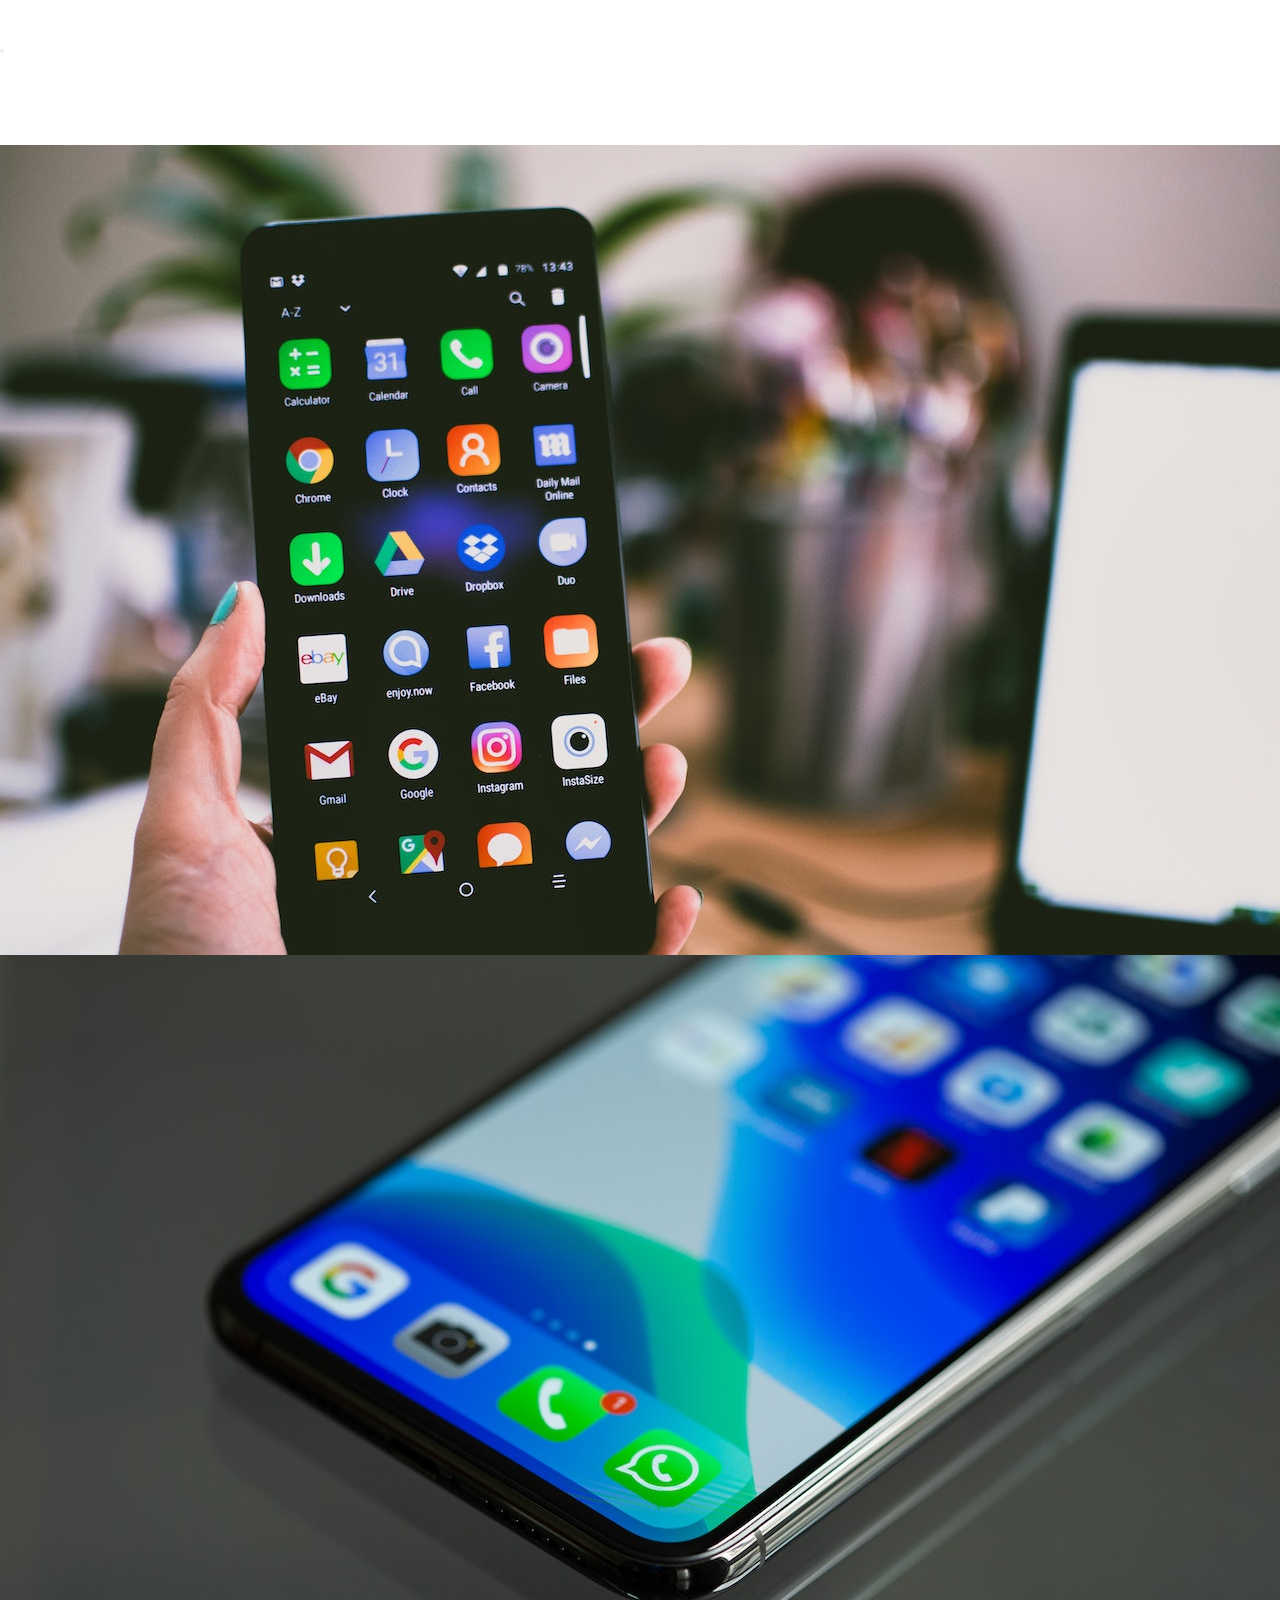
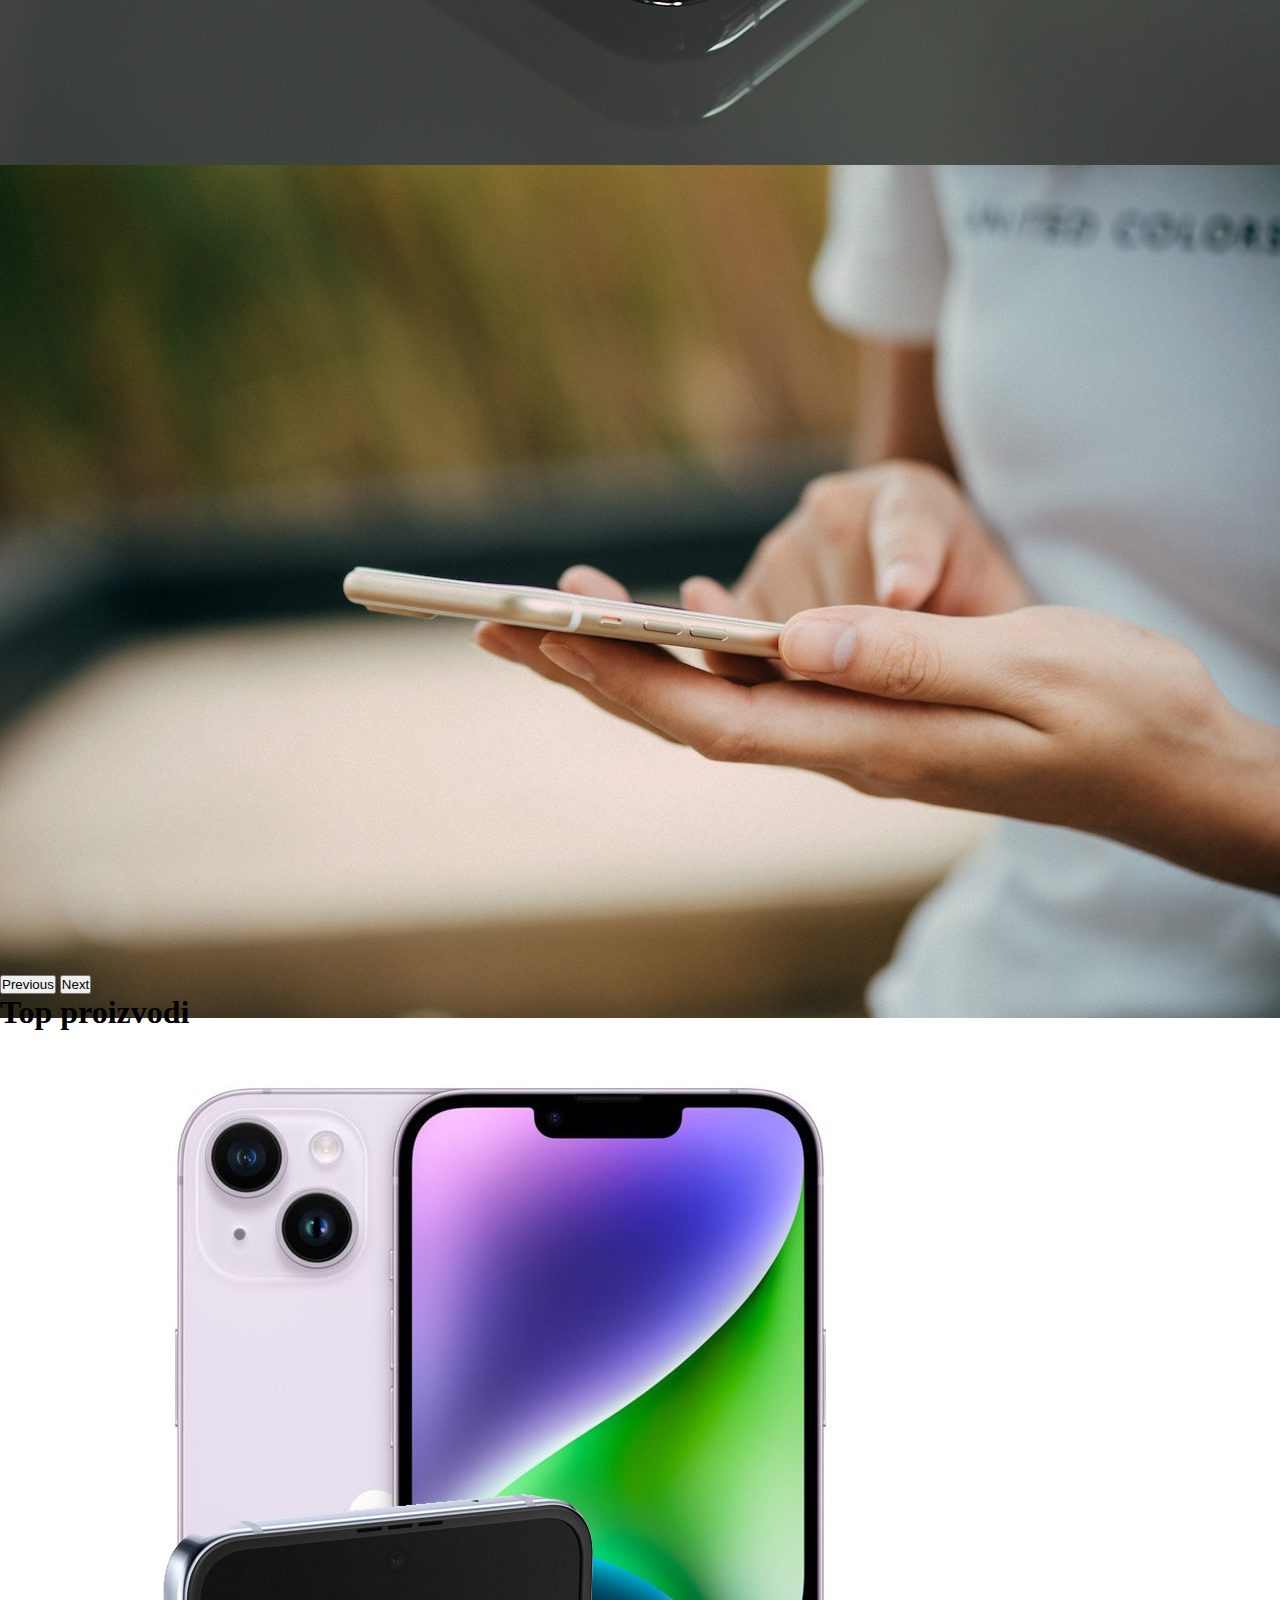
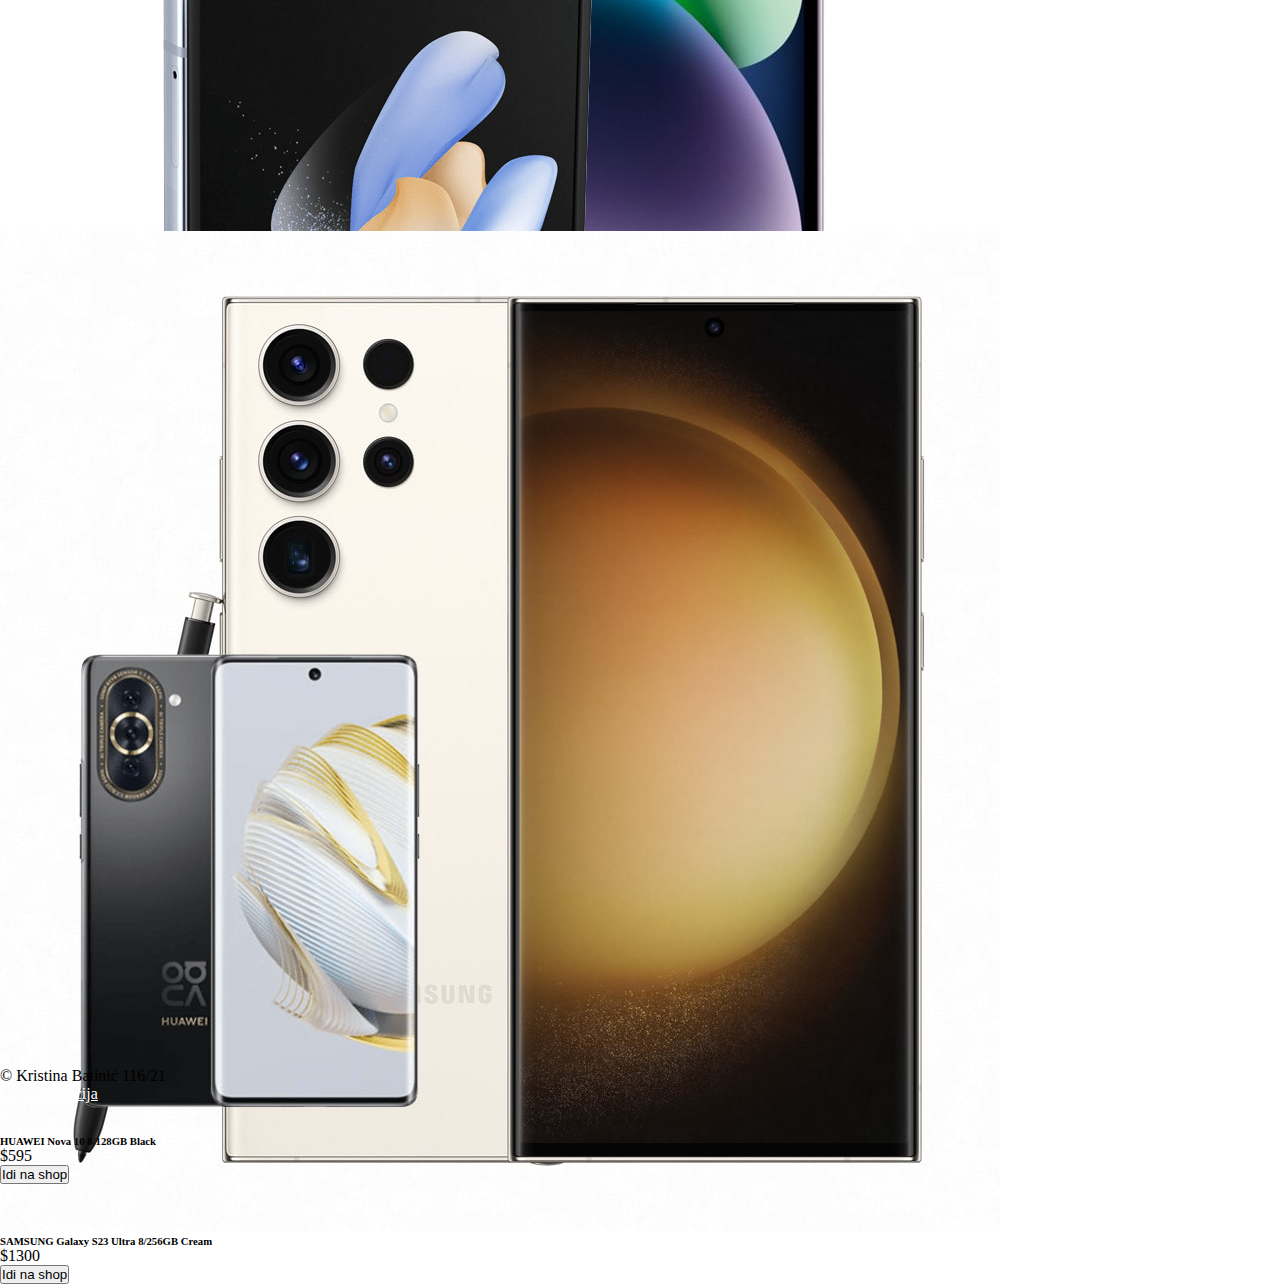
==== index.html @ 41e2c91f "Add files via upload" ====
<!DOCTYPE html>
<html lang="en">
<head>
 <meta charset="UTF-8">
 <meta http-equiv="X-UA-Compatible" content="IE=edge">
 <meta name="viewport" content="width=device-width, initial-scale=1.0">
 <link rel="icon" type="image/x-icon" href="assets/img/favicon.png"/>
 <link href="https://cdn.jsdelivr.net/npm/bootstrap@5.3.0-alpha2/dist/css/bootstrap.min.css" rel="stylesheet" integrity="sha384-aFq/bzH65dt+w6FI2ooMVUpc+21e0SRygnTpmBvdBgSdnuTN7QbdgL+OapgHtvPp" crossorigin="anonymous">
 <link rel ="stylesheet" href="assets/css/style.css"/>
 <title>MobileShop</title>
</head>
<body>
 <!-- Navigation -->

 <nav class="navbar navbar-expand-lg fixed-top">
  <div class="container">
    <a class="navbar-brand" href="index.html"><h1 class="h3">MobileShop</h1></a>
    <button class="navbar-toggler" type="button" data-toggle="collapse" data-target="#navbarResponsive" aria-controls="navbarResponsive" aria-expanded="false" aria-label="Toggle navigation">
      <span class="navbar-toggler-icon"></span>
    </button>
    <div class="collapse navbar-collapse d-flex justify-content-end" id="navbarResponsive">
      <ul class="navbar-nav ml-auto" id="meni">
      </ul>
    </div>
  </div>
</nav>

<!-- End of navigation -->

<!--Slider-->

<div id="carouselExampleControlsNoTouching" class="carousel slide" data-bs-touch="false">
 <div class="carousel-inner">
   <div class="carousel-item active">
     <img src="assets/img/slider1.jpg" class="d-block w-100" alt="...">
   </div>
   <div class="carousel-item">
     <img src="assets/img/slider2.jpg" class="d-block w-100" alt="...">
   </div>
   <div class="carousel-item">
     <img src="assets/img/slider3.jpg" class="d-block w-100" alt="...">
   </div>
 </div>
 <button class="carousel-control-prev" type="button" data-bs-target="#carouselExampleControlsNoTouching" data-bs-slide="prev">
   <span class="carousel-control-prev-icon" aria-hidden="true"></span>
   <span class="visually-hidden">Previous</span>
 </button>
 <button class="carousel-control-next" type="button" data-bs-target="#carouselExampleControlsNoTouching" data-bs-slide="next">
   <span class="carousel-control-next-icon" aria-hidden="true"></span>
   <span class="visually-hidden">Next</span>
 </button>
</div>

 <!--End slider-->

 <!--Top product start-->
 <div class="container mt-3">
  <h1 class="h1 text-center py-3">Top proizvodi</h1>
  <div class="row mt-5" id="topProizvodi">

  </div>
 </div>

 <!--Top product end-->

 <!--Footer start-->
 <br/><br>
 <div class="container-fluid bg-black text-light py-4">
  <div class="container">
      <div class="row g-5">
          <div class="col-md-6 text-center text-md-start">
              <p class="mb-md-0">&copy; Kristina Batinić 116/21</p>
          </div>
          <div class="col-md-6 text-center text-md-end">
              <a href="dokumentacija.pdf">Dokumentacija</a>
          </div>
      </div>
  </div>
</div>
 <!--Footer end-->
 <script src="https://ajax.googleapis.com/ajax/libs/jquery/3.6.3/jquery.min.js"></script>
 <script src="https://cdn.jsdelivr.net/npm/bootstrap@5.3.0-alpha2/dist/js/bootstrap.bundle.min.js" integrity="sha384-qKXV1j0HvMUeCBQ+QVp7JcfGl760yU08IQ+GpUo5hlbpg51QRiuqHAJz8+BrxE/N" crossorigin="anonymous"></script>
 <script src="assets/js/main.js" type="text/javascript"></script>
</body>
</html>
---- assets/css/style.css ----
*{
 margin: 0;
 padding: 0;
 }
 .carousel-item{
 height: 90vh !important;
 }
 .carousel-item img{
 object-position: center !important;
 }
 /* .dark-navy{
 background-color: --bs-body-color !important;
 } */
 a{
 color: #fff !important;
 }
 .w-100{
 width: 100% !important;
 }
 .card{
 height: 400px !important;
 }
 #sortingPanel{
 margin-top: 100px !important;
 }
 #cart{
 margin-top: 70px !important;
 }
 .team-members{
 margin-top: 70px !important
 }
 #contact-form{
 margin-top: 80px !important
 }
 .gre{
 border: 1px solid #ff0000 !important
 }
 .uspesno{
  border: 1px solid #00FF00 !important;
  }
  .greska{
  font-size: 12px !important;
  color: #ff0000 !important;
  }

  #korpa-form{
  margin-top: 100px !important;
  }
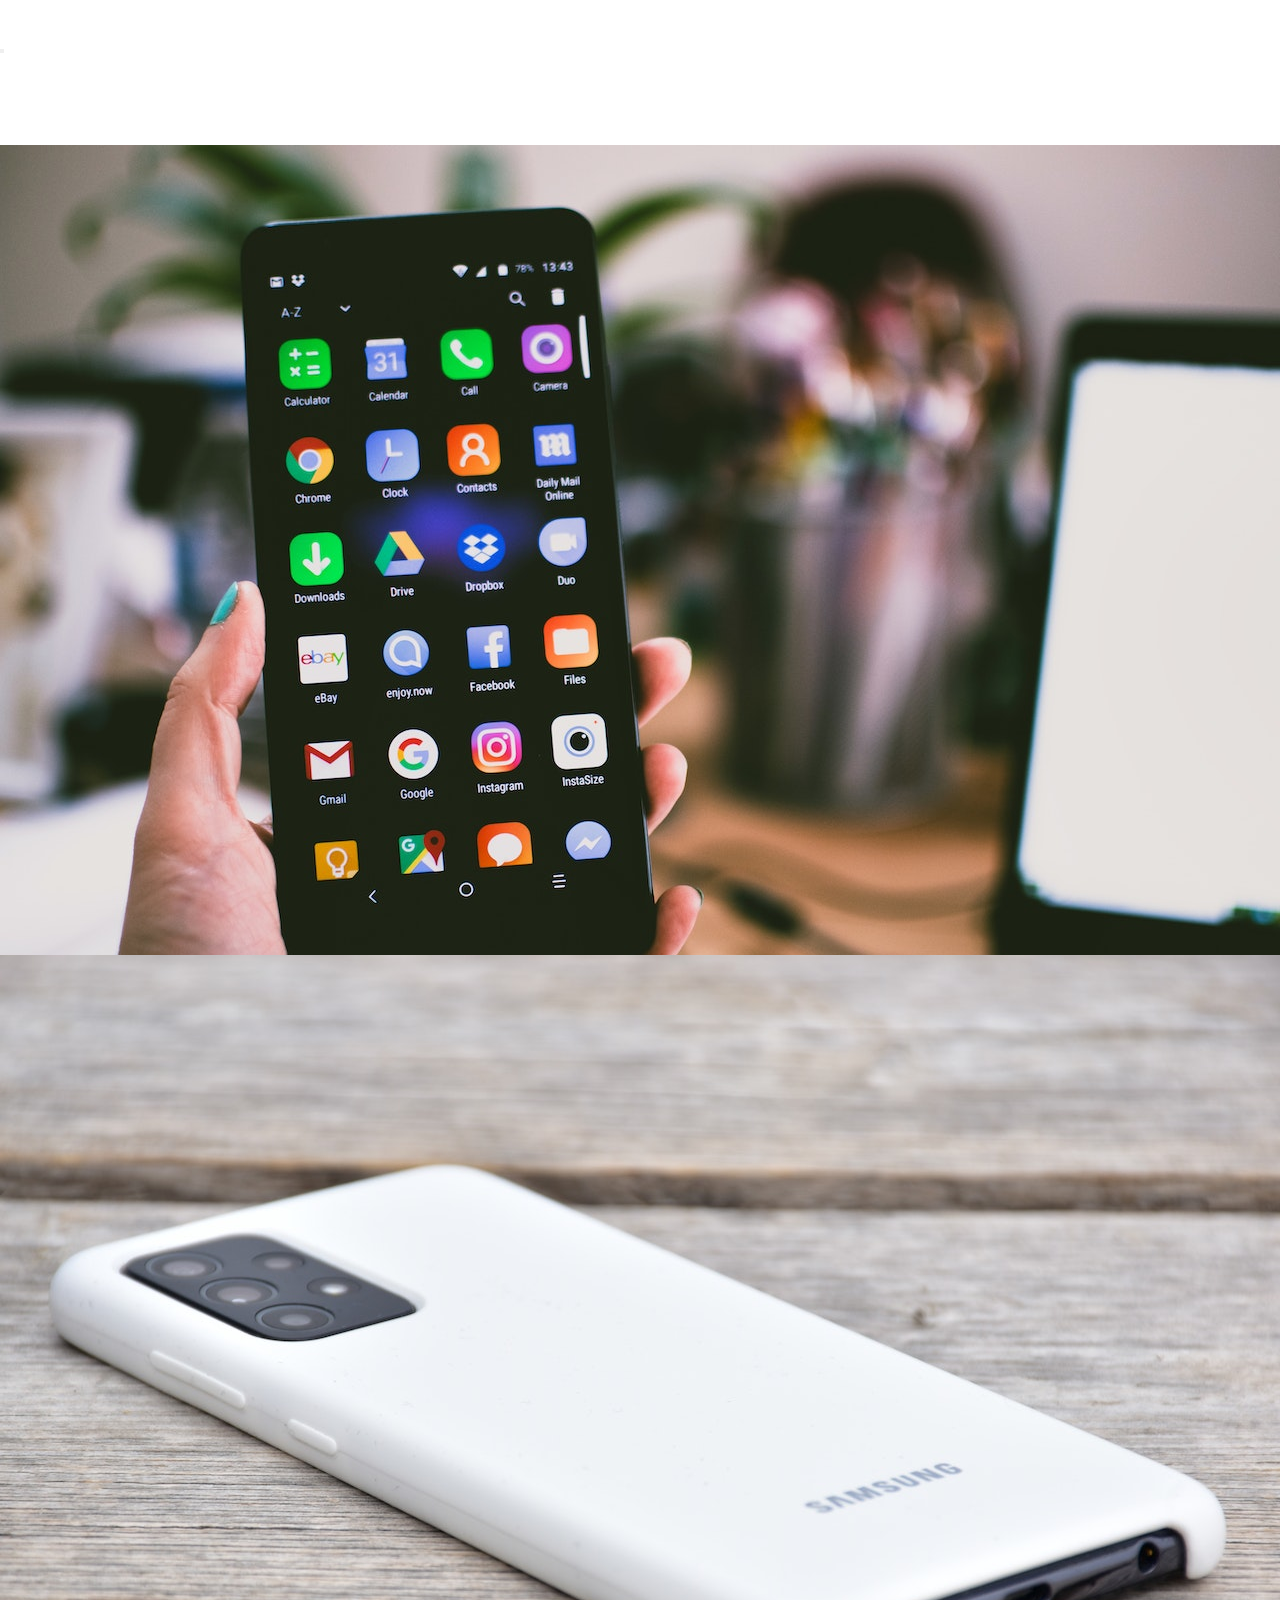
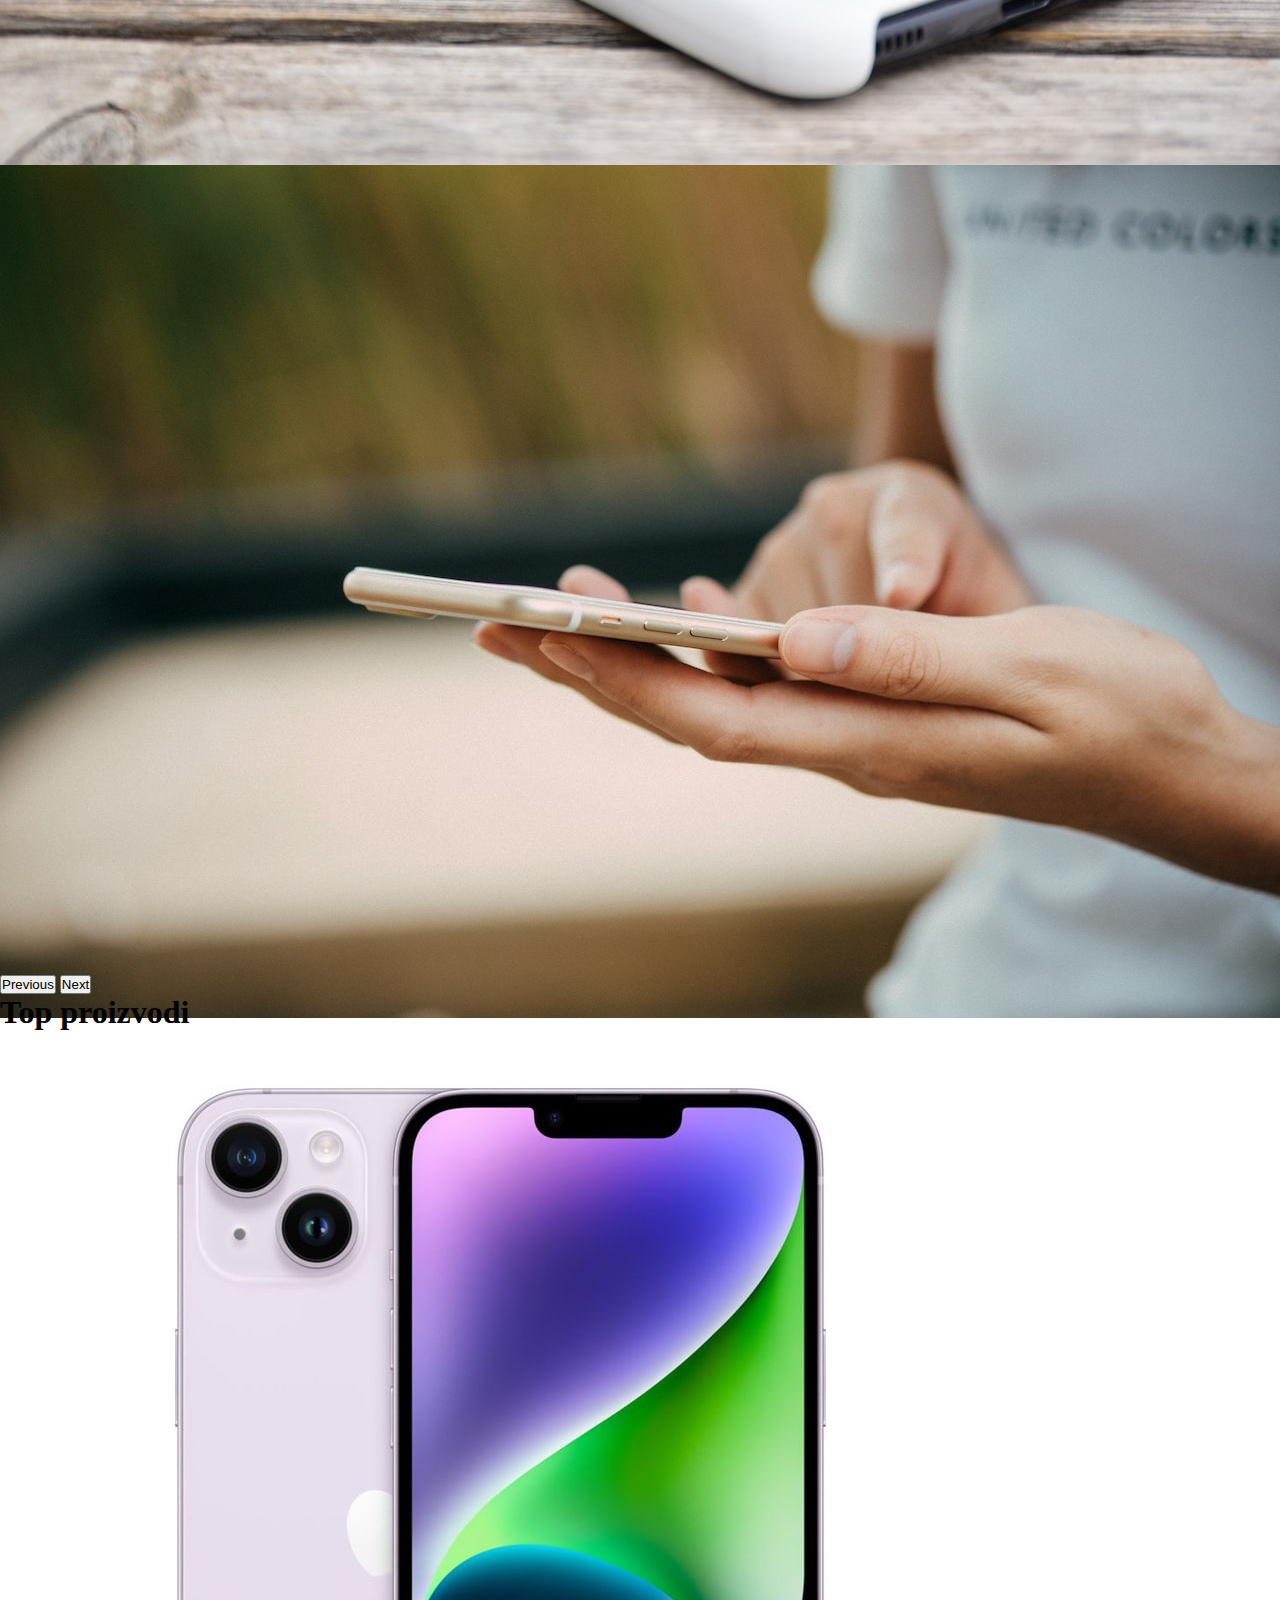
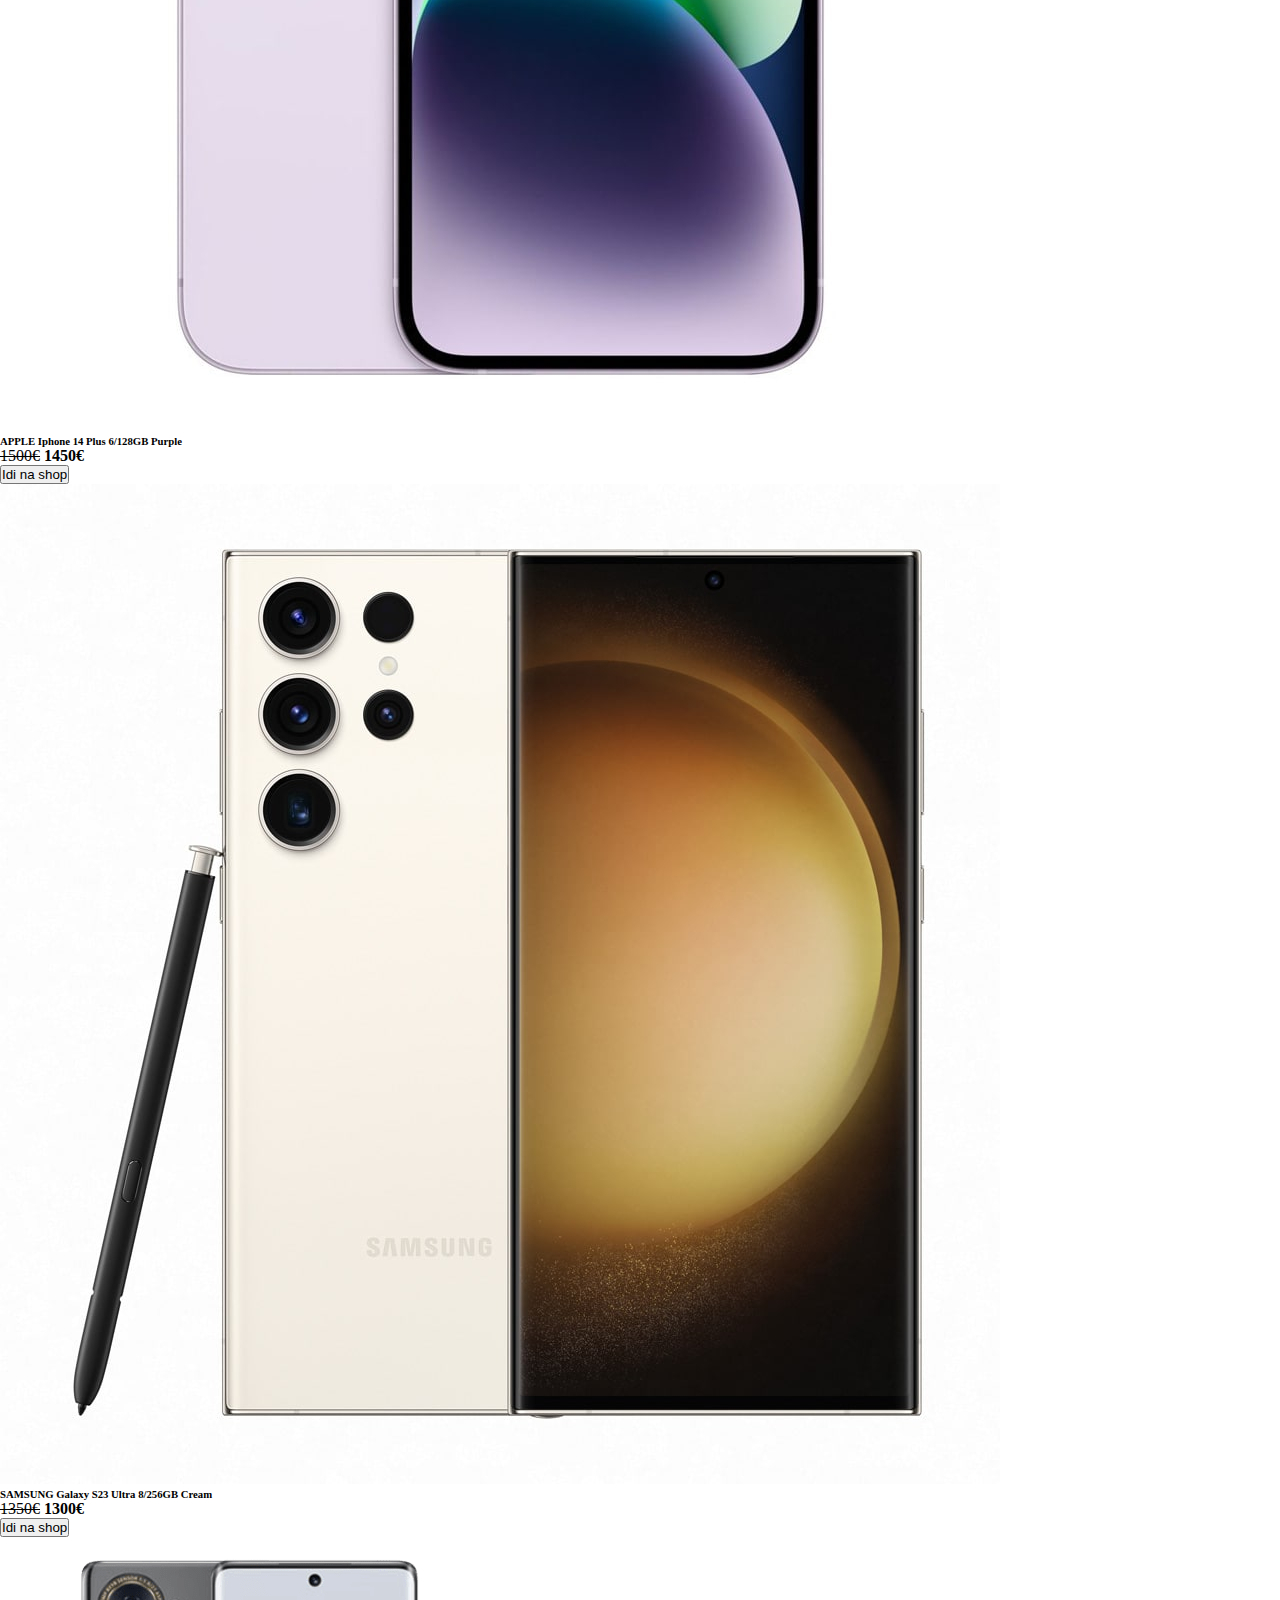
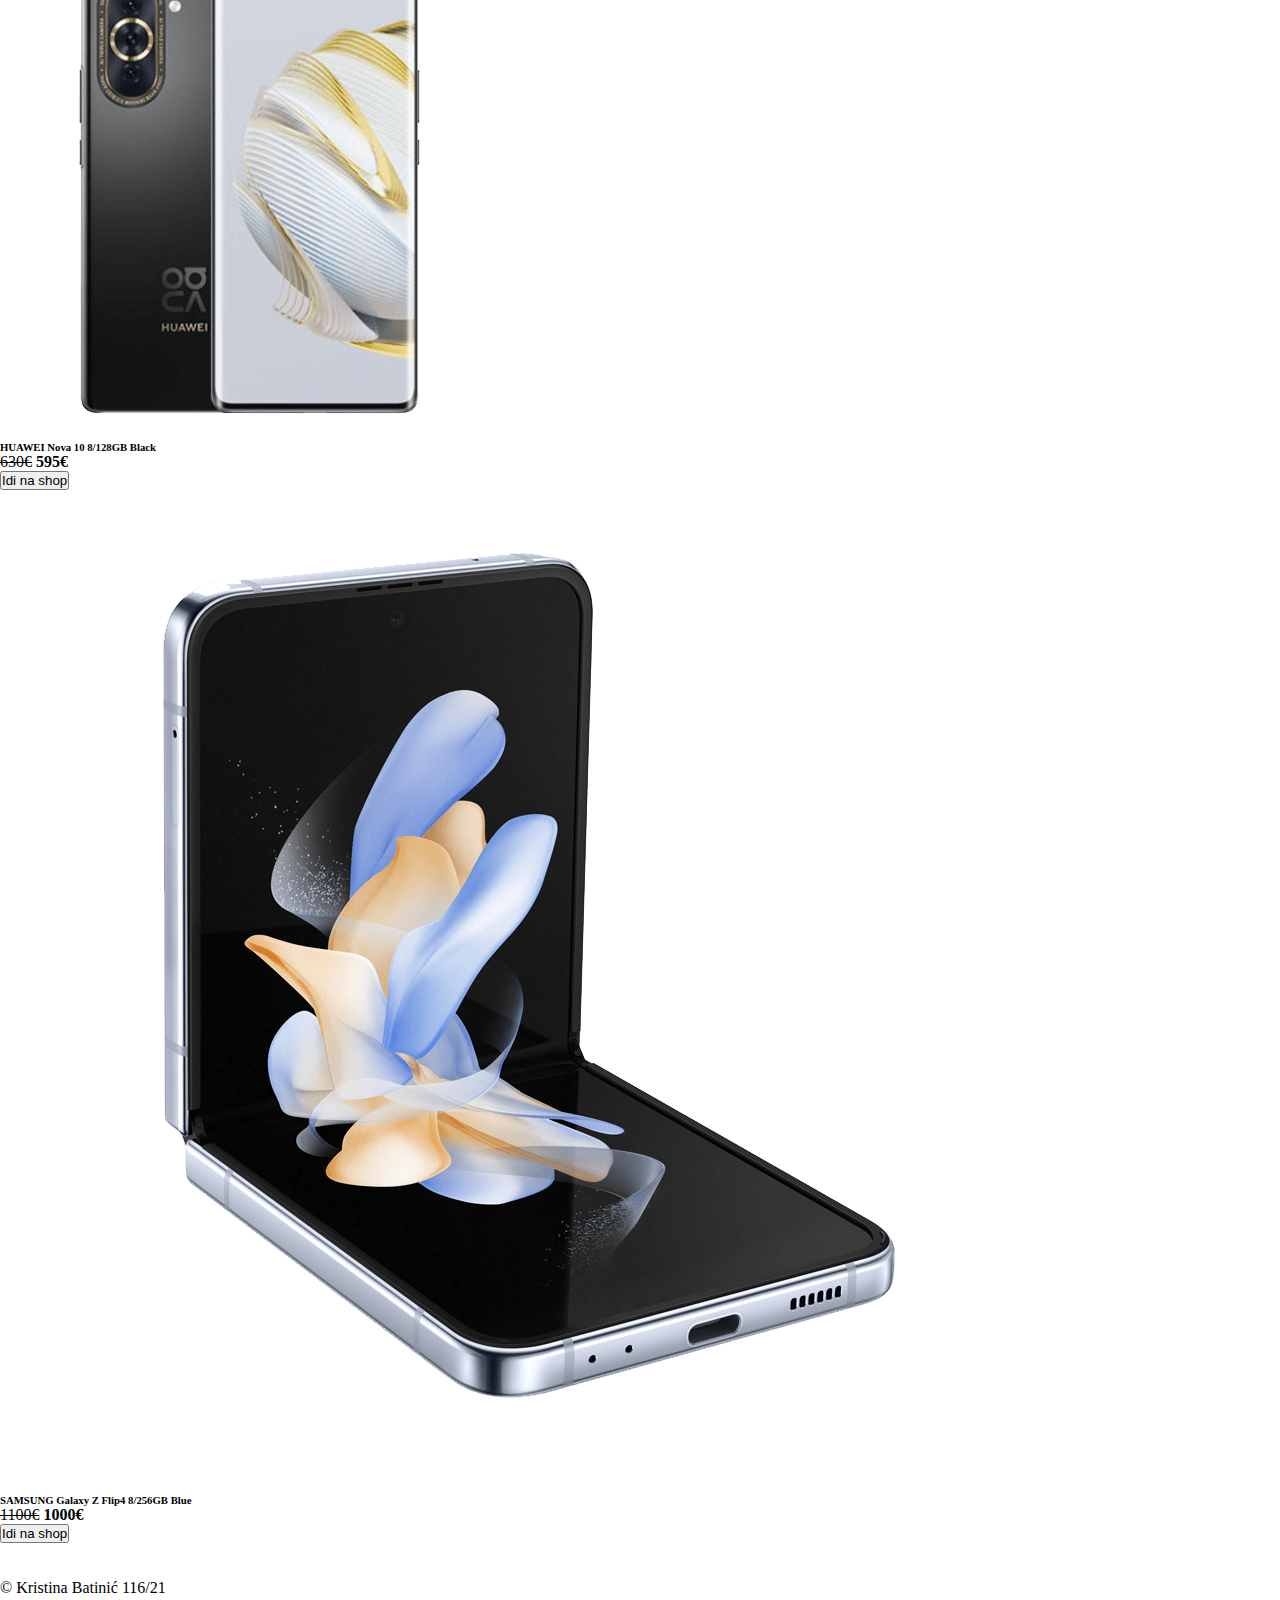
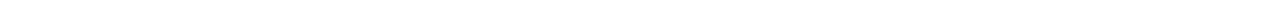
==== commit c5fd208f: "new" ====
--- a/index.html
+++ b/index.html
@@ -4,6 +4,9 @@
  <meta charset="UTF-8">
  <meta http-equiv="X-UA-Compatible" content="IE=edge">
  <meta name="viewport" content="width=device-width, initial-scale=1.0">
+ <meta name="author" content="mailto:kristina.batinic.116.21@ict.edu.rs"/>
+ <meta name="keywords" content="mobile phone"/>
+ <meta name="copyright" content="MobileShop Kristina Batinic"/>
  <link rel="icon" type="image/x-icon" href="assets/img/favicon.png"/>
  <link href="https://cdn.jsdelivr.net/npm/bootstrap@5.3.0-alpha2/dist/css/bootstrap.min.css" rel="stylesheet" integrity="sha384-aFq/bzH65dt+w6FI2ooMVUpc+21e0SRygnTpmBvdBgSdnuTN7QbdgL+OapgHtvPp" crossorigin="anonymous">
  <link rel ="stylesheet" href="assets/css/style.css"/>
@@ -12,18 +15,25 @@
 <body>
  <!-- Navigation -->
 
- <nav class="navbar navbar-expand-lg fixed-top">
-  <div class="container">
-    <a class="navbar-brand" href="index.html"><h1 class="h3">MobileShop</h1></a>
-    <button class="navbar-toggler" type="button" data-toggle="collapse" data-target="#navbarResponsive" aria-controls="navbarResponsive" aria-expanded="false" aria-label="Toggle navigation">
-      <span class="navbar-toggler-icon"></span>
-    </button>
-    <div class="collapse navbar-collapse d-flex justify-content-end" id="navbarResponsive">
-      <ul class="navbar-nav ml-auto" id="meni">
-      </ul>
+<header id="header" class="d-flex align-items-center header-transparent bg-black">
+  <div class="container-fluid">
+    <div class="row">
+     <nav class="navbar navbar-expand-lg navbar-light pt-0 pb-0">
+       <div class="container-fluid">
+         <h1><a class="navbar-brand" href="index.html">MobileShop</a></h1>
+         <button class="navbar-toggler" type="button" data-bs-toggle="collapse" data-bs-target="#navbarNavDropdown" aria-controls="navbarNavDropdown" aria-expanded="false" aria-label="Toggle navigation">
+           <span class="navbar-toggler-icon"></span>
+         </button>
+         <div class="collapse navbar-collapse justify-content-end" id="navbarNavDropdown">
+           <ul class="navbar-nav" id="meni">
+             
+           </ul>
+         </div>
+       </div>
+     </nav>
     </div>
   </div>
-</nav>
+</header>
 
 <!-- End of navigation -->
 
@@ -32,13 +42,13 @@
 <div id="carouselExampleControlsNoTouching" class="carousel slide" data-bs-touch="false">
  <div class="carousel-inner">
    <div class="carousel-item active">
-     <img src="assets/img/slider1.jpg" class="d-block w-100" alt="...">
+     <img src="assets/img/slider1.jpg" class="d-block w-100" alt="slika 1">
    </div>
    <div class="carousel-item">
-     <img src="assets/img/slider2.jpg" class="d-block w-100" alt="...">
+     <img src="assets/img/slider33.jpg" class="d-block w-100" alt="slika 2">
    </div>
    <div class="carousel-item">
-     <img src="assets/img/slider3.jpg" class="d-block w-100" alt="...">
+     <img src="assets/img/slider3.jpg" class="d-block w-100" alt="slika 3">
    </div>
  </div>
  <button class="carousel-control-prev" type="button" data-bs-target="#carouselExampleControlsNoTouching" data-bs-slide="prev">
--- a/assets/css/style.css
+++ b/assets/css/style.css
@@ -2,48 +2,46 @@
  margin: 0;
  padding: 0;
  }
- .carousel-item{
+.carousel-item{
  height: 90vh !important;
- }
- .carousel-item img{
- object-position: center !important;
- }
- /* .dark-navy{
- background-color: --bs-body-color !important;
- } */
- a{
+}
+.carousel-item img{
+ background-position: center !important;
+}
+a{
  color: #fff !important;
- }
- .w-100{
+}
+.w-100{
  width: 100% !important;
- }
- .card{
- height: 400px !important;
- }
- #sortingPanel{
+}
+
+#sortiranje{
  margin-top: 100px !important;
- }
- #cart{
+}
+#cart{
  margin-top: 70px !important;
- }
- .team-members{
- margin-top: 70px !important
- }
- #contact-form{
- margin-top: 80px !important
- }
- .gre{
- border: 1px solid #ff0000 !important
- }
- .uspesno{
-  border: 1px solid #00FF00 !important;
-  }
-  .greska{
-  font-size: 12px !important;
-  color: #ff0000 !important;
-  }
+}
 
-  #korpa-form{
-  margin-top: 100px !important;
-  }
+
+.greska{
+ color: #ff0000;
+}
+.prikaziGresku{
+ display: block;
+}
+.sakrijGresku{
+ display: none;
+}
+.uspesno{
+ color: #000;
+ padding-top: 10px;
+}
+.sakrijUspesno{
+ display: none;
+}
+
+#korpa-form{
+ margin-top: 100px !important;
+}
+
   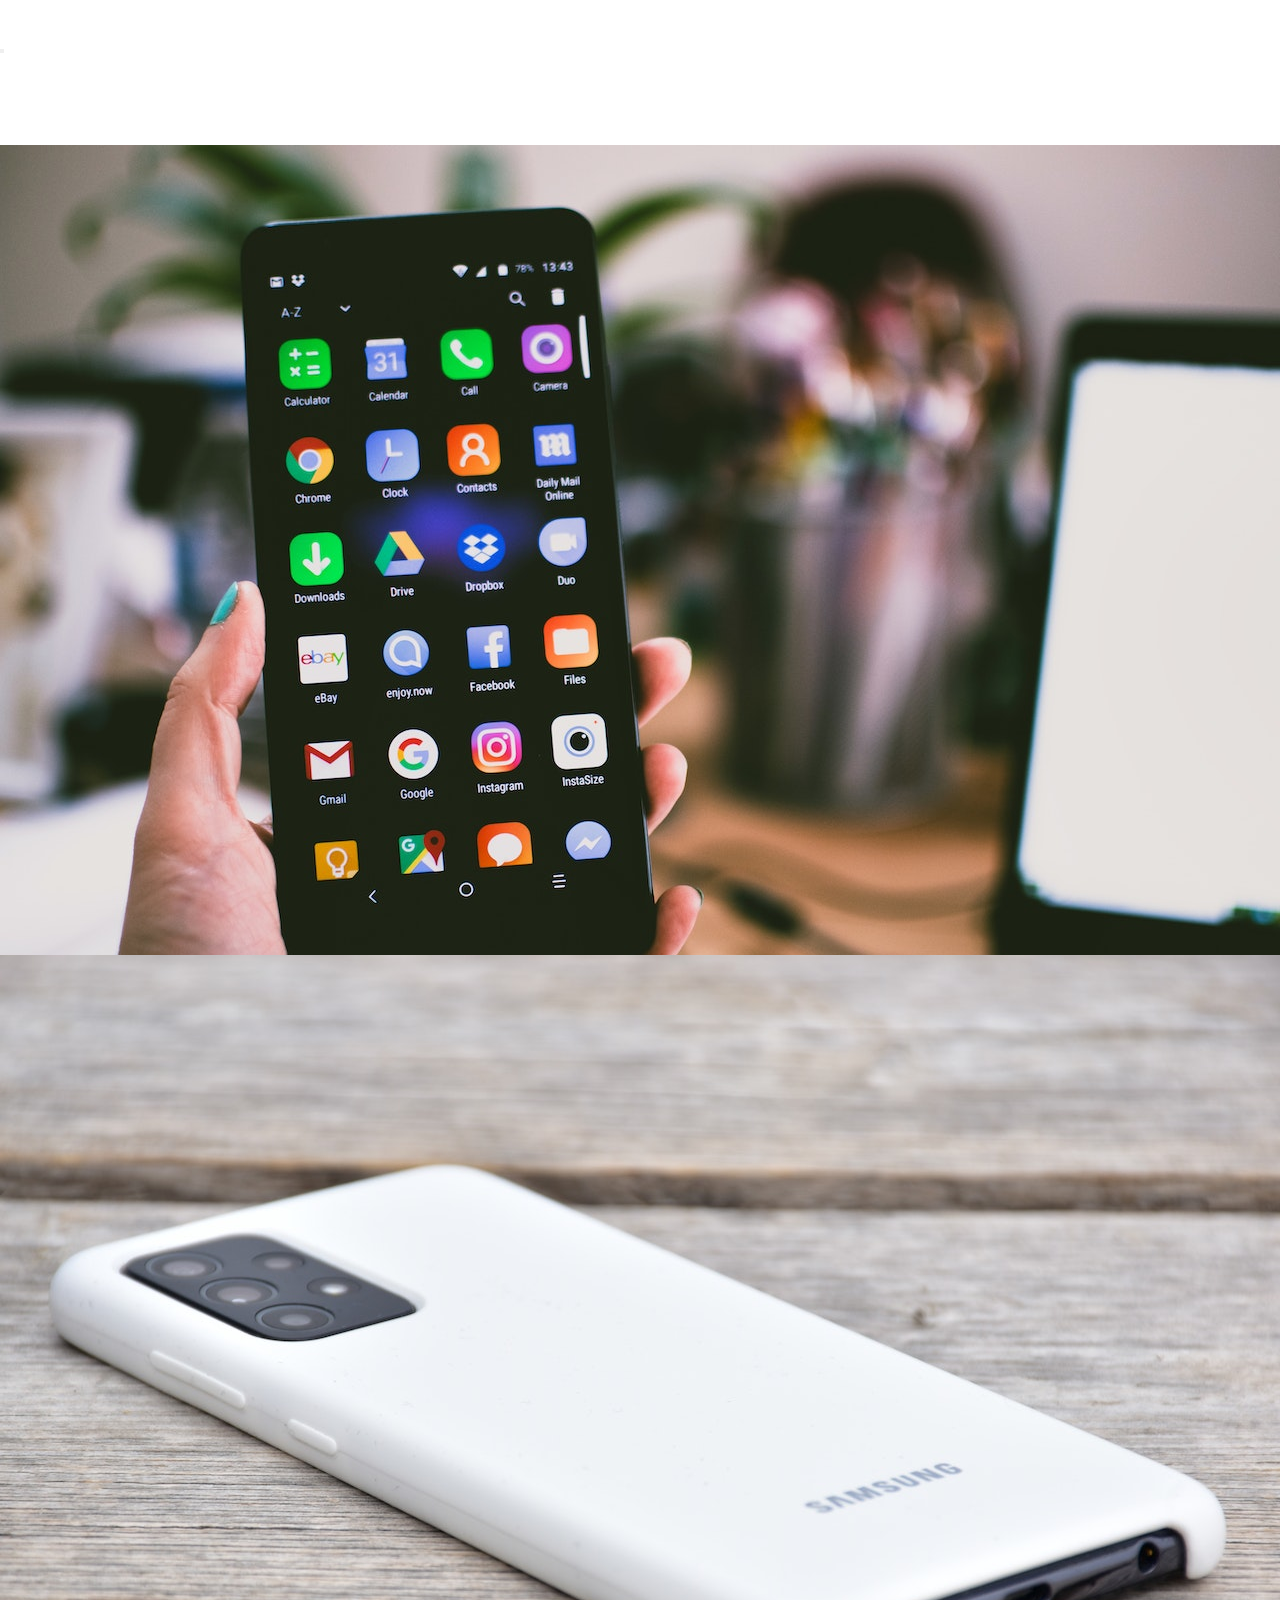
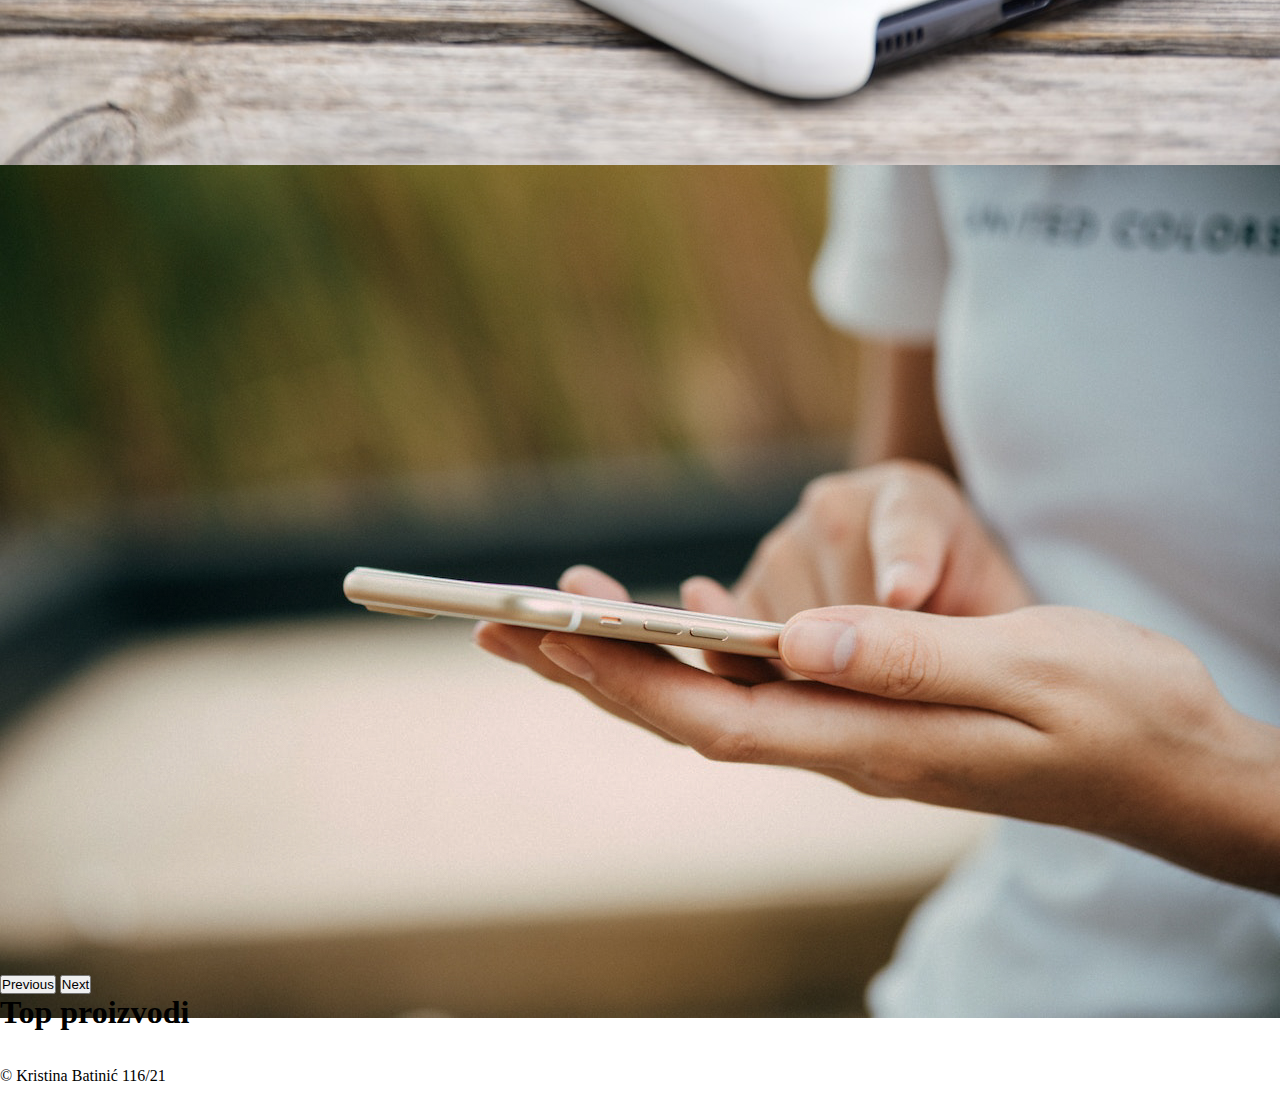
==== commit 9c97cab6: "h" ====
--- a/index.html
+++ b/index.html
@@ -82,7 +82,7 @@
               <p class="mb-md-0">&copy; Kristina Batinić 116/21</p>
           </div>
           <div class="col-md-6 text-center text-md-end">
-              <a href="dokumentacija.pdf">Dokumentacija</a>
+              <a href="Dokumentacija.pdf">Dokumentacija</a>
           </div>
       </div>
   </div>
